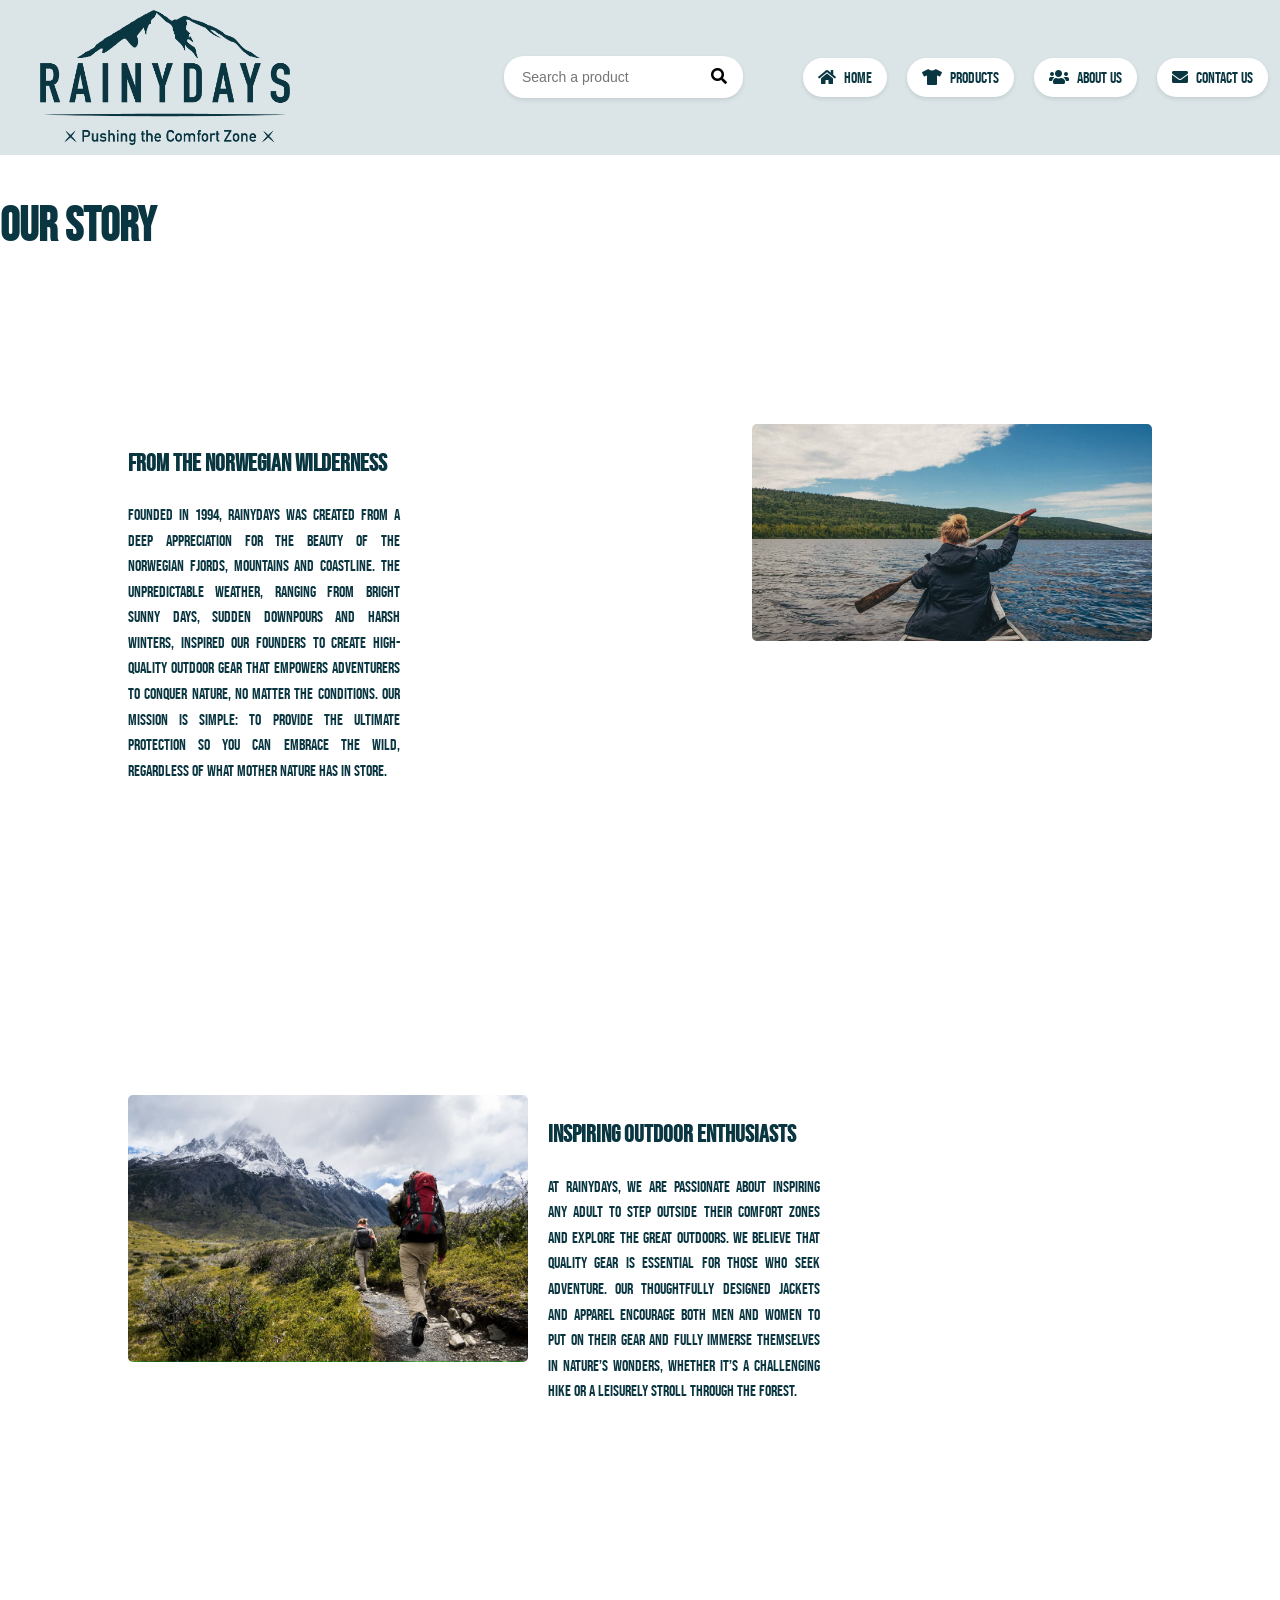
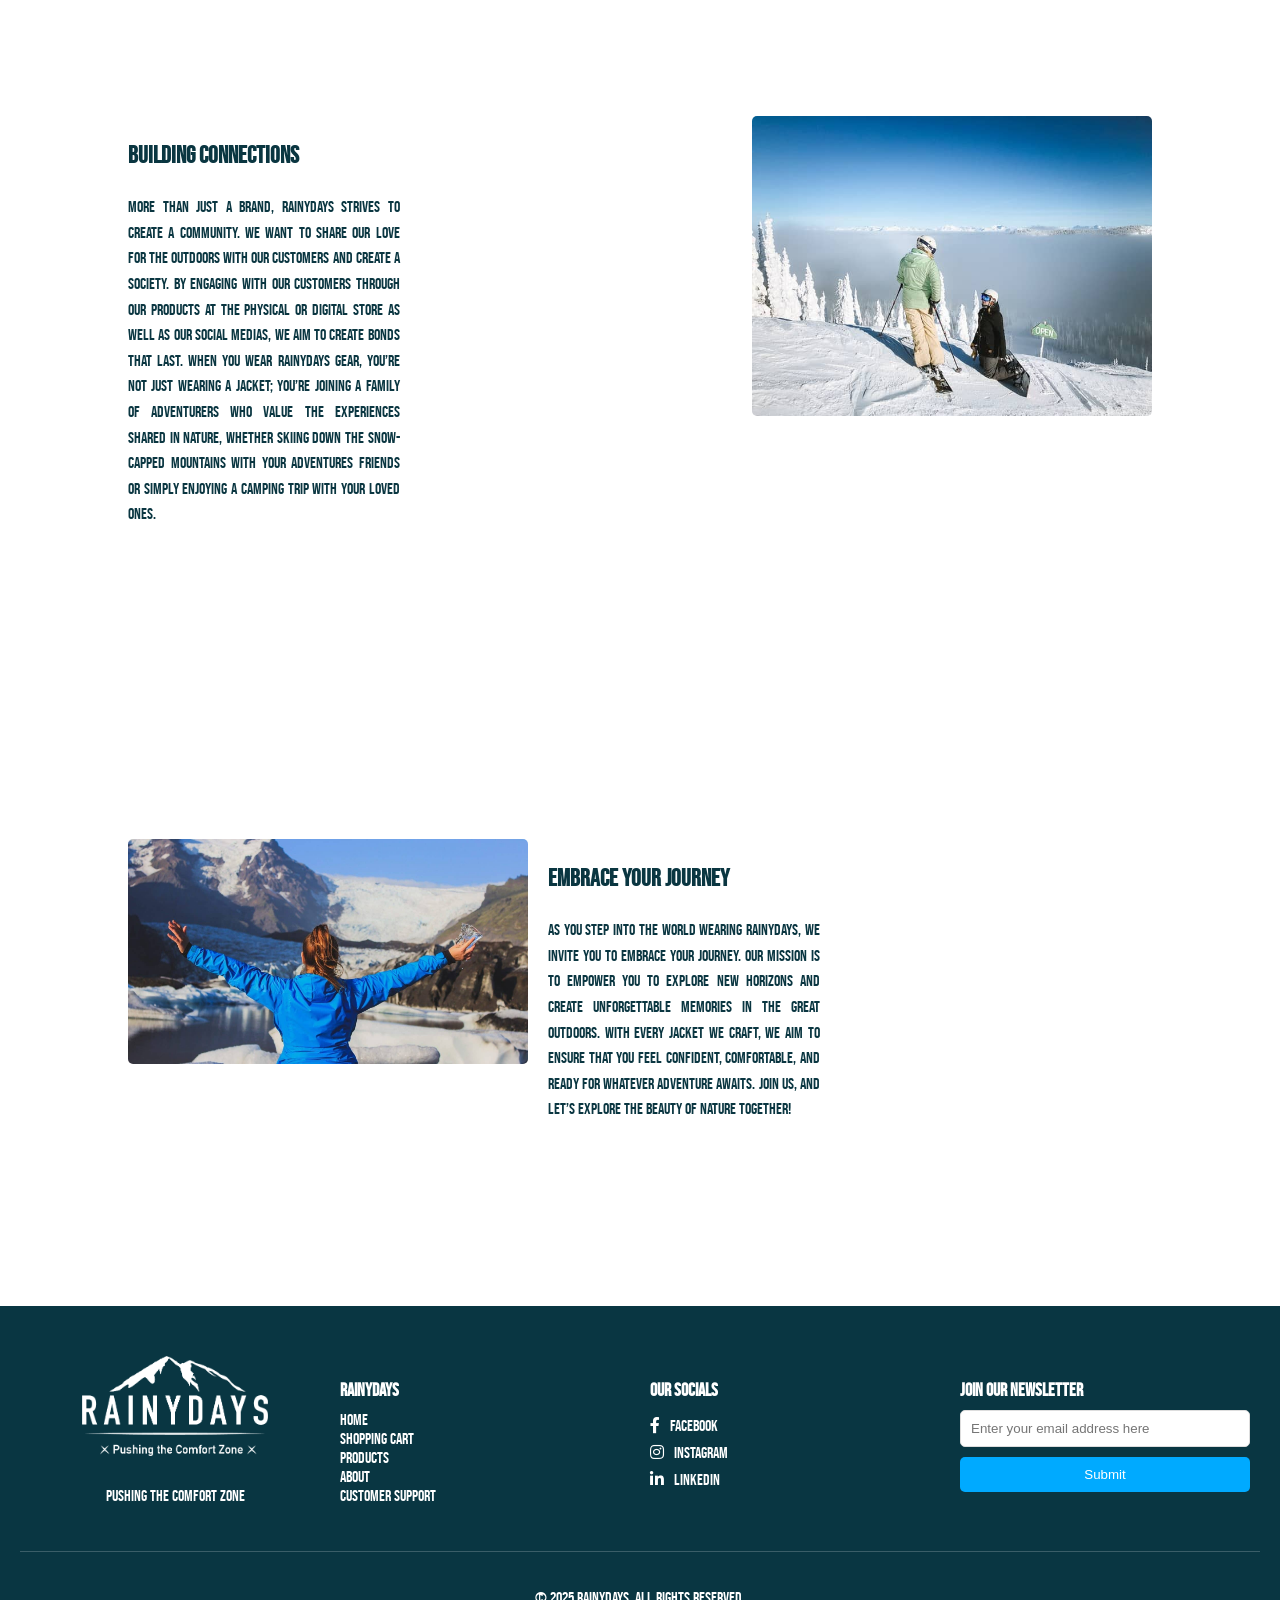
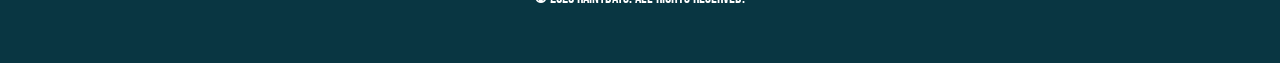
==== about.html @ 57f50603 "Add files via upload" ====
<!DOCTYPE html>
<html lang="en">
    <head>
        <meta charset="UTF-8" />
        <meta name="viewport" content="width=device-width, initial-scale=1.0">
        <meta name="description" content="Rainydays, contact page">
        <link rel="preconnect" href="https://fonts.googleapis.com">
        <link rel="preconnect" href="https://fonts.gstatic.com" crossorigin>
        <link href="https://fonts.googleapis.com/css2?family=Bebas+Neue&family=Roboto&display=swap" rel="stylesheet">
        <link rel="stylesheet" href="./css/styles.css">
        <link rel="stylesheet" href="./css/contact.css">
        <link rel="stylesheet" href="https://cdnjs.cloudflare.com/ajax/libs/font-awesome/5.15.4/css/all.min.css">
        <title>RainyDays | About Us</title>
    </head>
    <body>
        <header class="header">
            <img src="assets/RainyDays_Logo.png" alt="RainyDays Logo" class="logo" />
            <nav class="nav">
                <form class="search-form">
                    <input type="text" placeholder="Search a product" class="search-input" />
                    <button type="submit" class="search-button">
                        <i class="fas fa-search"></i>
                    </button>
                </form>
                <ul class="nav-links">
                    <li><a href="index.html"><i class="fas fa-home"></i>Home</a></li>
                    <li><a href="products.html"><i class="fas fa-tshirt"></i> Products</a></li>
                    <li><a href="about.html"><i class="fas fa-users"></i> About Us</a></li>
                    <li><a href="contact.html"><i class="fas fa-envelope"></i> Contact Us</a></li>
                    <li><a href="profile.html"><i class="fas fa-user"></i></a></li>
                    <li><a href="checkout.html"><i class="fas fa-shopping-cart"></i></a></li>
                </ul>
            </nav>
        </header>
        <main class="about-us">
            <h1>Our Story</h1>
            <section>
                <div>
                    <h2>From the Norwegian Wilderness</h2>
                    <p>Founded in 1994, Rainydays was created from a deep appreciation for the beauty of the Norwegian fjords, mountains and coastline. The unpredictable weather, ranging from bright sunny days, sudden downpours and harsh winters, inspired our founders to create high-quality outdoor gear that empowers adventurers to conquer nature, no matter the conditions. Our mission is simple: to provide the ultimate protection so you can embrace the wild, regardless of what Mother Nature has in store.</p>
                </div>
                <img src="images/canoe.jpg" alt="A woman paddeling in a small boat in a lake, wearing a black jacket from RainyDays.">
            </section>
            <section>
                <div>
                    <h2>Inspiring Outdoor Enthusiasts</h2>
                    <p>At Rainydays, we are passionate about inspiring any adult to step outside their comfort zones and explore the great outdoors. We believe that quality gear is essential for those who seek adventure. Our thoughtfully designed jackets and apparel encourage both men and women to put on their gear and fully immerse themselves in nature’s wonders, whether it’s a challenging hike or a leisurely stroll through the forest.</p>
                </div>
                <img src="images/trekking.jpg" alt="Two adults walking up the path to the foot of a mountain">
            </section>
            <section>
                <div>
                    <h2>Building Connections</h2>
                    <p>More than just a brand, Rainydays strives to create a community. We want to share our love for the outdoors with our customers and create a society. By engaging with our customers through our products at the physical or digital store as well as our social medias, we aim to create bonds that last. When you wear Rainydays gear, you’re not just wearing a jacket; you’re joining a family of adventurers who value the experiences shared in nature, whether skiing down the snow-capped mountains with your adventures friends or simply enjoying a camping trip with your loved ones.</p>
                </div>
                <img src="images/snowboard.jpg" alt="Two adults at the top of a slope, talking together wearing snowboard gear">
            </section>
            <section>
                <div>
                    <h2>Embrace Your Journey</h2>
                    <p>As you step into the world wearing Rainydays, we invite you to embrace your journey. Our mission is to empower you to explore new horizons and create unforgettable memories in the great outdoors. With every jacket we craft, we aim to ensure that you feel confident, comfortable, and ready for whatever adventure awaits. Join us, and let’s explore the beauty of nature together!</p>
                </div>
                <img src="images/Girl_blue_jacket.jpg" alt="Backshot of a woman wearing a blue jacket from Rainydays, looking out at the snow capped mountain range">
            </section>
        </main>
        <footer class="footer">
            <div class="footer-content">
                <section class="footer-section">
                    <a href="../index.html"><img src="../assets/RainyDays_Logo.png" alt="Rainydays Logo" class="footer-logo" /></a>
                    <p>Pushing the Comfort Zone</p>
                </section>
                <section class="footer-section">
                    <h4>Rainydays</h4>
                    <ul class="footer-links">
                        <li><a href="index.html">Home</a></li>
                        <li><a href="checkout.html">Shopping Cart</a></li>
                        <li><a href="products.html">Products</a></li>
                        <li><a href="about.html">About</a></li>
                        <li><a href="contact.html">Customer Support</a></li>
                    </ul>
                </section>
                <section class="footer-section">
                    <p><h4>Our Socials</h4></p>
                    <ul class="footer-socials">
                        <li><a href="#"><i class="fab fa-facebook-f"></i> Facebook</a></li>
                        <li><a href="#"><i class="fab fa-instagram"></i> Instagram</a></li>
                        <li><a href="#"><i class="fab fa-linkedin-in"></i> LinkedIn</a></li>
                    </ul>
                </section>
                <section class="footer-section">
                    <h4>Join our newsletter</h4>
                    <form class="newsletter-form">
                        <input type="email" placeholder="Enter your email address here" required />
                        <button type="submit">Submit</button>
                    </form>
                </section>
            </div>
            <div class="footer-bottom">
                <p>&copy; 2025 Rainydays. All Rights Reserved.</p>
            </div>
        </footer>
    </body>
</html>
---- css/styles.css ----
/* Use import to split up your CSS into manageable chunks */
@import url("./reset.css");
/* Files that are only needed to be imported are called partials */
/* These are marked with an underscore: */
@import url("./variables.css");
/* Feel free to add as many of these imports as you need */

body {
  color: var(--color-primary);
  background-color: var(--color-secondary);
  font-family: "Bebas Neue", "Roboto", sans-serif, Verdana, Tahoma;
  margin: 0;
  padding: 0;
}

header {
  display: flex;
  align-items: center;
  justify-content: space-between;
  padding: 20px;
  background-color: #dbe5e8;
}

.logo {
  height: 60px;
  max-width: 200px;
}

.nav {
  display: flex;
  align-items: center;
  gap: 20px;
}

.search-form {
  display: flex;
  align-items: center;
  background-color: white;
  border-radius: 20px;
  padding: 5px 10px;
  box-shadow: 0 2px 4px rgba(0, 0, 0, 0.1);
}

.search-input {
  border: none;
  outline: none;
  padding: 8px;
  font-size: 14px;
}

.search-button {
  background: none;
  border: none;
  cursor: pointer;
  font-size: 16px;
}

.nav-links {
  display: flex;
  gap: 20px;
}

.nav-links li {
  list-style: none;
}

.nav-links a {
  display: flex;
  align-items: center;
  gap: 8px;
  padding: 10px 15px;
  background-color: white;
  border-radius: 20px;
  color: #0a3641;
  text-decoration: none;
  box-shadow: 0 2px 4px rgba(0, 0, 0, 0.1);
  transition: background-color 0.3s ease;
}

.nav-links a:hover {
  background-color: #007bff;
  color: white;
}

.nav-links i {
  font-size: 16px;
}

.footer {
  background-color: #093642;
  color: #ffffff;
  padding: 40px 20px;
}

.footer-content {
  display: flex;
  justify-content: space-between;
  flex-wrap: wrap;
}

.footer-section {
  flex: 1;
  min-width: 200px; 
  padding: 10px;
}

.footer-section h4 {
  margin-bottom: 10px; 
  font-size: 18px;
  text-align: left; 
}


.footer-logo {
  height: 100px;
  margin-bottom: 10px;
  filter: invert(100%) brightness(150%);
}

.footer-links {
  list-style: none;
  padding: 0;
  margin: 0;
}

.footer-links li {
  padding-left: 20px; 
  text-indent: -20px; 
}

.footer-links a {
  color: #ffffff;
  text-decoration: none;
  display: flex;
  align-items: center;
  gap: 10px;
  transition: color 0.3s ease;
}

.footer-links a:hover {
  color: #00aaff;
}


.newsletter-form {
  display: flex;
  flex-direction: column;
}

.newsletter-form input {
  padding: 10px;
  margin-bottom: 10px;
  border: 1px solid #ddd;
  border-radius: 5px;
}

.newsletter-form button {
  padding: 10px;
  background-color: #00aaff;
  color: white;
  border: none;
  border-radius: 5px;
  cursor: pointer;
  transition: background-color 0.3s ease;
}

.newsletter-form button:hover {
  background-color: #007bff;
}

.footer-bottom {
  text-align: center;
  padding-top: 20px;
  border-top: 1px solid rgba(255, 255, 255, 0.2);
  margin-top: 20px;
}

.footer-socials {
  list-style: none;
  padding: 0;
}

.footer-socials li {
  margin: 8px 0;
}

.footer-socials a {
  color: #ffffff;
  text-decoration: none;
  display: flex;
  align-items: center;
  gap: 10px;
  transition: color 0.3s ease;
}

.footer-socials a i {
  font-size: 16px;
}

.footer-socials a:hover {
  color: #00aaff;
}

/*About us page*/
.about-us {
  line-height: 1.6;
  margin: 0;
  padding: 0;
}

.about-us section {
  padding: 10%;
  display: flex;
  align-items: flex-start;
  justify-content: space-between;
  margin-bottom: 40px;
  gap: 20px;
}

.about-us section:nth-child(odd) {
  flex-direction: row-reverse;
}

.about-us section h1 {
  text-align: center;
  font-size: 3rem;
  margin-bottom: 50px;
}

.about-us section h1 {
  font-size: 1.5rem;
  margin-bottom: 15px;
}

.about-us section p {
  flex: 1;
  text-align: justify;
  width: 45%;
}

.about-us section img {
  width: 45%;
  max-width: 400px;
  border-radius: 5px;
}

.product {
  display:flex;
  justify-content: space-between;
  align-items: flex-start;
  padding: 50px;
  gap: 30px;
}

.product img {
  width: 45%;
  border-radius: 5px;
  object-fit: cover;
}

.product p {
  font-size: 1.5rem;
  line-height: 1.5;
  margin-bottom: 20px;
}

.jackets {
  flex: 2;
  display: grid;
  grid-template-columns: repeat(3, 1fr); 
  column-gap: 1x; 
  row-gap: 1px;    
  padding: 0;
}

.jackets a {
  display: block;
  text-align: center;
  margin: 0; 
}

.jackets img {
  width: 60%;
  max-width: 60%; 
  transition: transform 0.3s ease;
}
---- css/contact.css ----
/* Contact page */
.support {
    background-image: url('../images/contact.jpg');
    background-size: cover;
    background-position: top;
    padding: 200px 20px;
    text-align: center;
    color: #fff;
    font-family: 'Roboto', sans-serif;
  }
  
  .support h1 {
    font-size: 30px;
    margin-bottom: 20px;
    color: #00554b
  }
  
  .contact-form {
    background: rgba(0, 0, 0, 0.5);
    padding: 30px;
    border-radius: 10px;
    display: inline-block;
    max-width: 500px;
    width: 100%;
  }
  
  .contact-form fieldset {
    border: none;
  }
  
  .form__input {
    width: 100%;
    padding: 10px;
    margin: 10px 0;
    border-radius: 5px;
    border: 1px solid #ddd;
  }
  
  textarea.form__input {
    height: 120px;
    width: 100%;
    resize: none; 
    overflow-y: auto; 
    padding: 10px;
    border: 1px solid #ddd;
    border-radius: 5px;
    box-sizing: border-box;
  }
  
  
  .submit-button {
    padding: 10px 20px;
    background-color: #ffffff;
    color: black;
    border: none;
    border-radius: 5px;
    cursor: pointer;
    transition: background-color 0.3s ease;
  }

  
  header {
    max-height: 10rem;
    min-width: 90rem;
    text-align: center;
    display: flex;
    justify-content: space-between;
    padding: 10px 40px;
  }
  
  .logo {
    height: auto;
    width: 250px;
    max-width: 50%;
    background-position-x: left;
  }
  
  nav {
    display: flex;
    gap: 20px;
  }
  
  nav li {
    display: inline-block;
  }
  
  nav a {
    color: 0A3641;
    text-decoration: none;
  }
  
  a {
    color: var(--color-primary);
  }
  
  .active {
  text-decoration: underline;
  }
  
  .cta {
    background-color: var(--color-primary);
    color: var(--color-secondary);
  }
  
  footer { 
    background-color: var(--color-primary);
    color: var(--color-secondary);
    text-align: center;
  }
  
  footer nav a {
    color: var(--color-secondary);
    text-decoration: none;
  }
  
  .cta-footer {
    color: var(--color-secondary)
  }
  
  
  h1 {
    font-size: 3rem;
    font-weight: bold;
  }
  
  h2 {
    font-size: 1.5rem;
    font-weight: medium;
  }
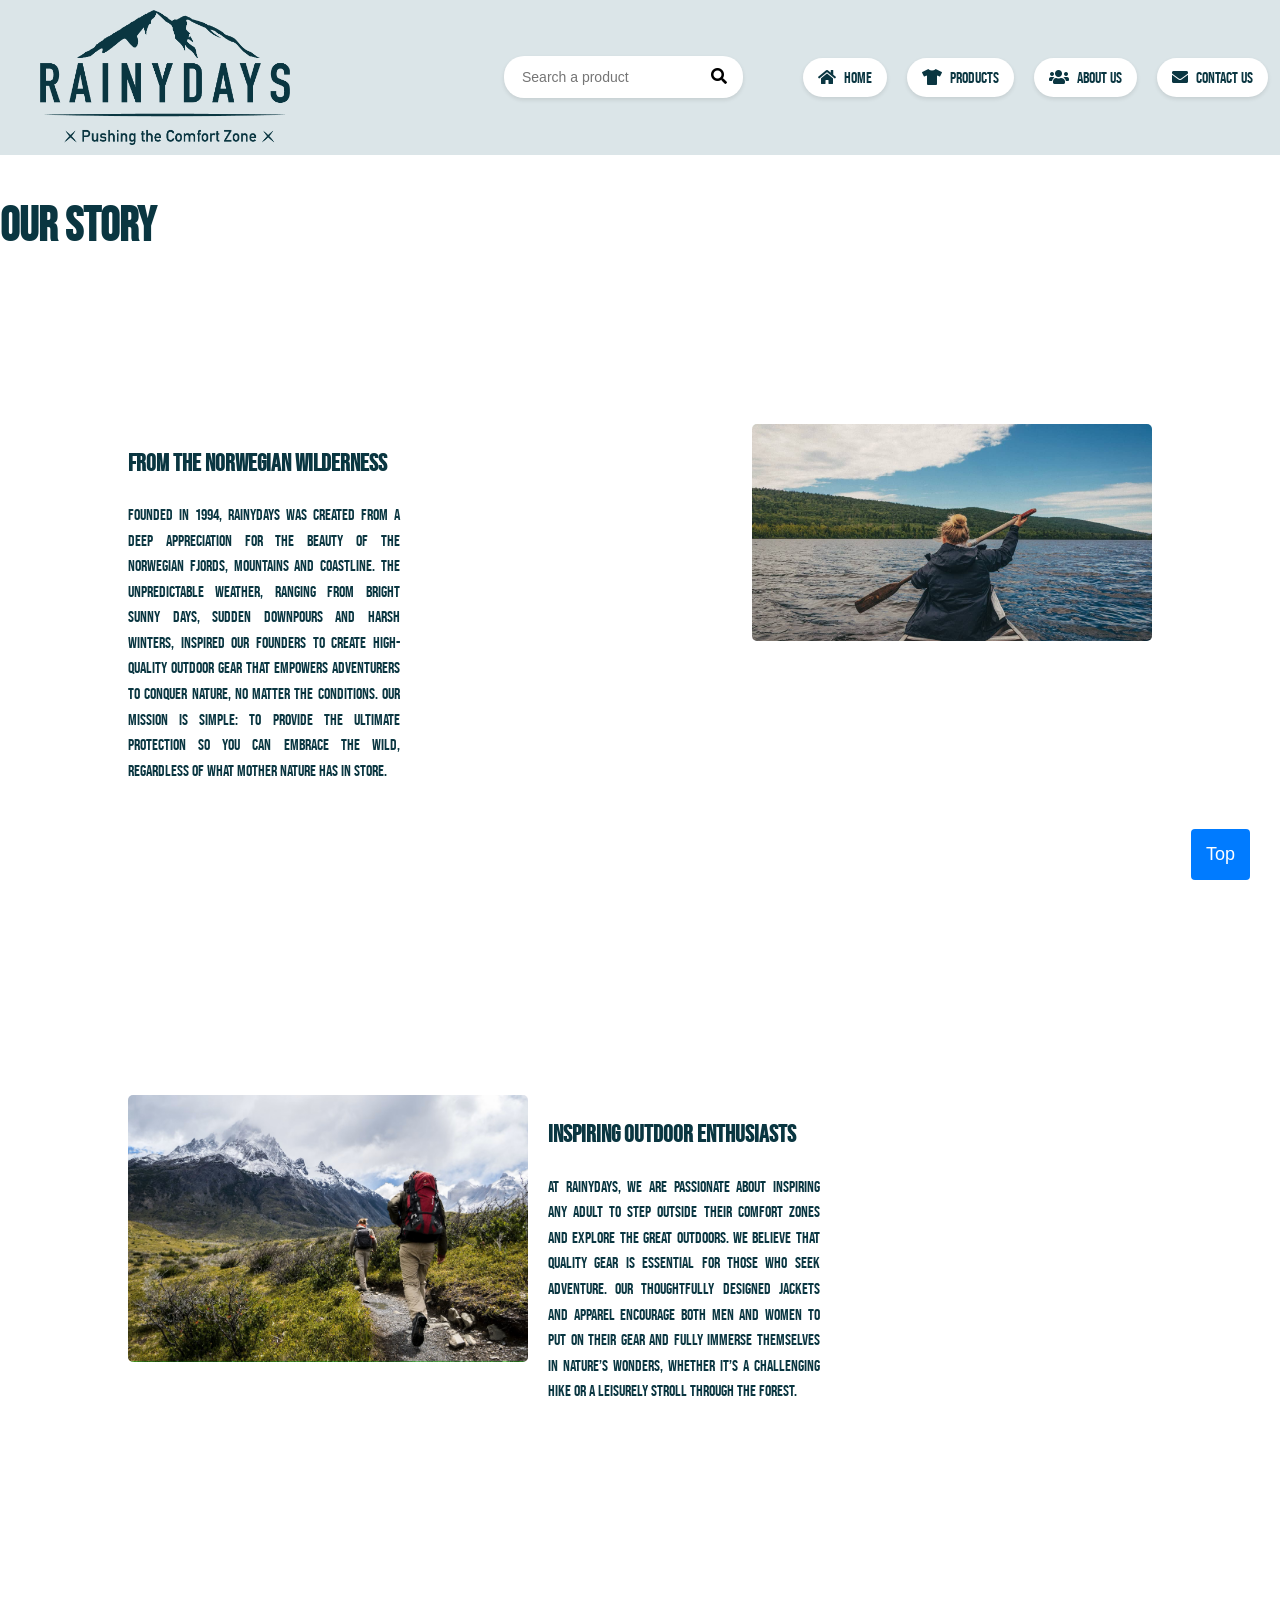
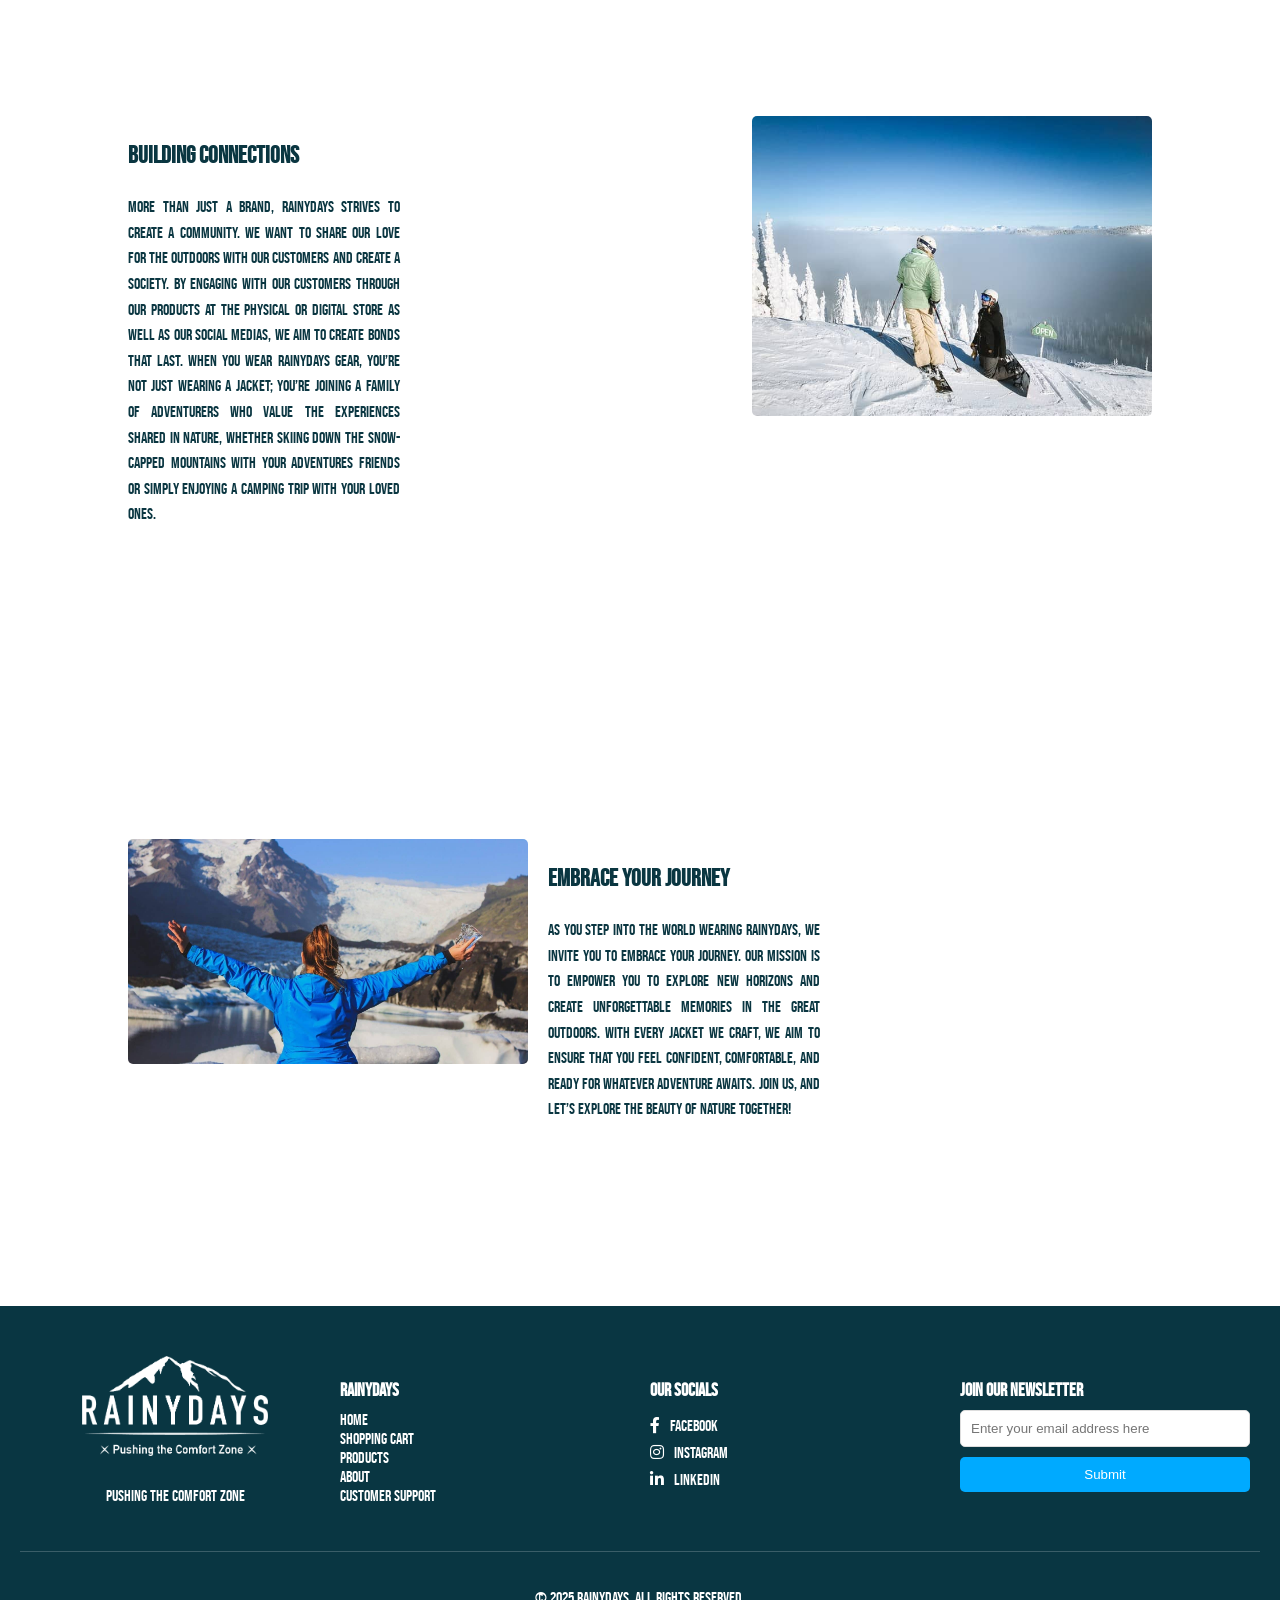
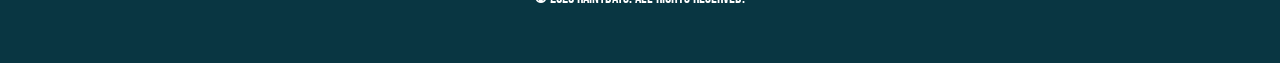
==== commit 4205b8d4: "Portfolio 1 CA: Added a "To Top Button" on multiple pages, as well as refactoring file paths. Added " ====
--- a/about.html
+++ b/about.html
@@ -10,11 +10,13 @@
         <link rel="stylesheet" href="./css/styles.css">
         <link rel="stylesheet" href="./css/contact.css">
         <link rel="stylesheet" href="https://cdnjs.cloudflare.com/ajax/libs/font-awesome/5.15.4/css/all.min.css">
+        <link rel="stylesheet" href="./css/topBtn.css">
+        <script src="./topBtn.js" defer></script>
         <title>RainyDays | About Us</title>
     </head>
     <body>
         <header class="header">
-            <img src="assets/RainyDays_Logo.png" alt="RainyDays Logo" class="logo" />
+            <img src="./assets/RainyDays_Logo.png" alt="RainyDays Logo" class="logo" />
             <nav class="nav">
                 <form class="search-form">
                     <input type="text" placeholder="Search a product" class="search-input" />
@@ -23,12 +25,12 @@
                     </button>
                 </form>
                 <ul class="nav-links">
-                    <li><a href="index.html"><i class="fas fa-home"></i>Home</a></li>
-                    <li><a href="products.html"><i class="fas fa-tshirt"></i> Products</a></li>
-                    <li><a href="about.html"><i class="fas fa-users"></i> About Us</a></li>
-                    <li><a href="contact.html"><i class="fas fa-envelope"></i> Contact Us</a></li>
-                    <li><a href="profile.html"><i class="fas fa-user"></i></a></li>
-                    <li><a href="checkout.html"><i class="fas fa-shopping-cart"></i></a></li>
+                    <li><a href="./index.html"><i class="fas fa-home"></i>Home</a></li>
+                    <li><a href="./products.html"><i class="fas fa-tshirt"></i> Products</a></li>
+                    <li><a href="./about.html"><i class="fas fa-users"></i> About Us</a></li>
+                    <li><a href="./contact.html"><i class="fas fa-envelope"></i> Contact Us</a></li>
+                    <li><a href="./profile.html"><i class="fas fa-user"></i></a></li>
+                    <li><a href="./checkout.html"><i class="fas fa-shopping-cart"></i></a></li>
                 </ul>
             </nav>
         </header>
@@ -62,21 +64,22 @@
                 </div>
                 <img src="images/Girl_blue_jacket.jpg" alt="Backshot of a woman wearing a blue jacket from Rainydays, looking out at the snow capped mountain range">
             </section>
+            <button onclick="topFunction()" class="toTopBtn" title="Go to top">Top</button>
         </main>
         <footer class="footer">
             <div class="footer-content">
                 <section class="footer-section">
-                    <a href="../index.html"><img src="../assets/RainyDays_Logo.png" alt="Rainydays Logo" class="footer-logo" /></a>
+                    <a href="./index.html"><img src="./assets/RainyDays_Logo.png" alt="Rainydays Logo" class="footer-logo" /></a>
                     <p>Pushing the Comfort Zone</p>
                 </section>
                 <section class="footer-section">
                     <h4>Rainydays</h4>
                     <ul class="footer-links">
-                        <li><a href="index.html">Home</a></li>
-                        <li><a href="checkout.html">Shopping Cart</a></li>
-                        <li><a href="products.html">Products</a></li>
-                        <li><a href="about.html">About</a></li>
-                        <li><a href="contact.html">Customer Support</a></li>
+                        <li><a href="./index.html">Home</a></li>
+                        <li><a href="./checkout.html">Shopping Cart</a></li>
+                        <li><a href="./products.html">Products</a></li>
+                        <li><a href="./about.html">About</a></li>
+                        <li><a href="./contact.html">Customer Support</a></li>
                     </ul>
                 </section>
                 <section class="footer-section">
--- a/css/topBtn.css
+++ b/css/topBtn.css
@@ -0,0 +1,14 @@
+.toTopBtn {
+    position: fixed;
+    bottom: 20px;
+    right: 30px;
+    z-index: 99;
+    font-size: 18px;
+    border: none;
+    outline: none;
+    background-color: #007bff;
+    color: #fff;
+    cursor: pointer;
+    padding: 15px;
+    border-radius: 4px;
+}
